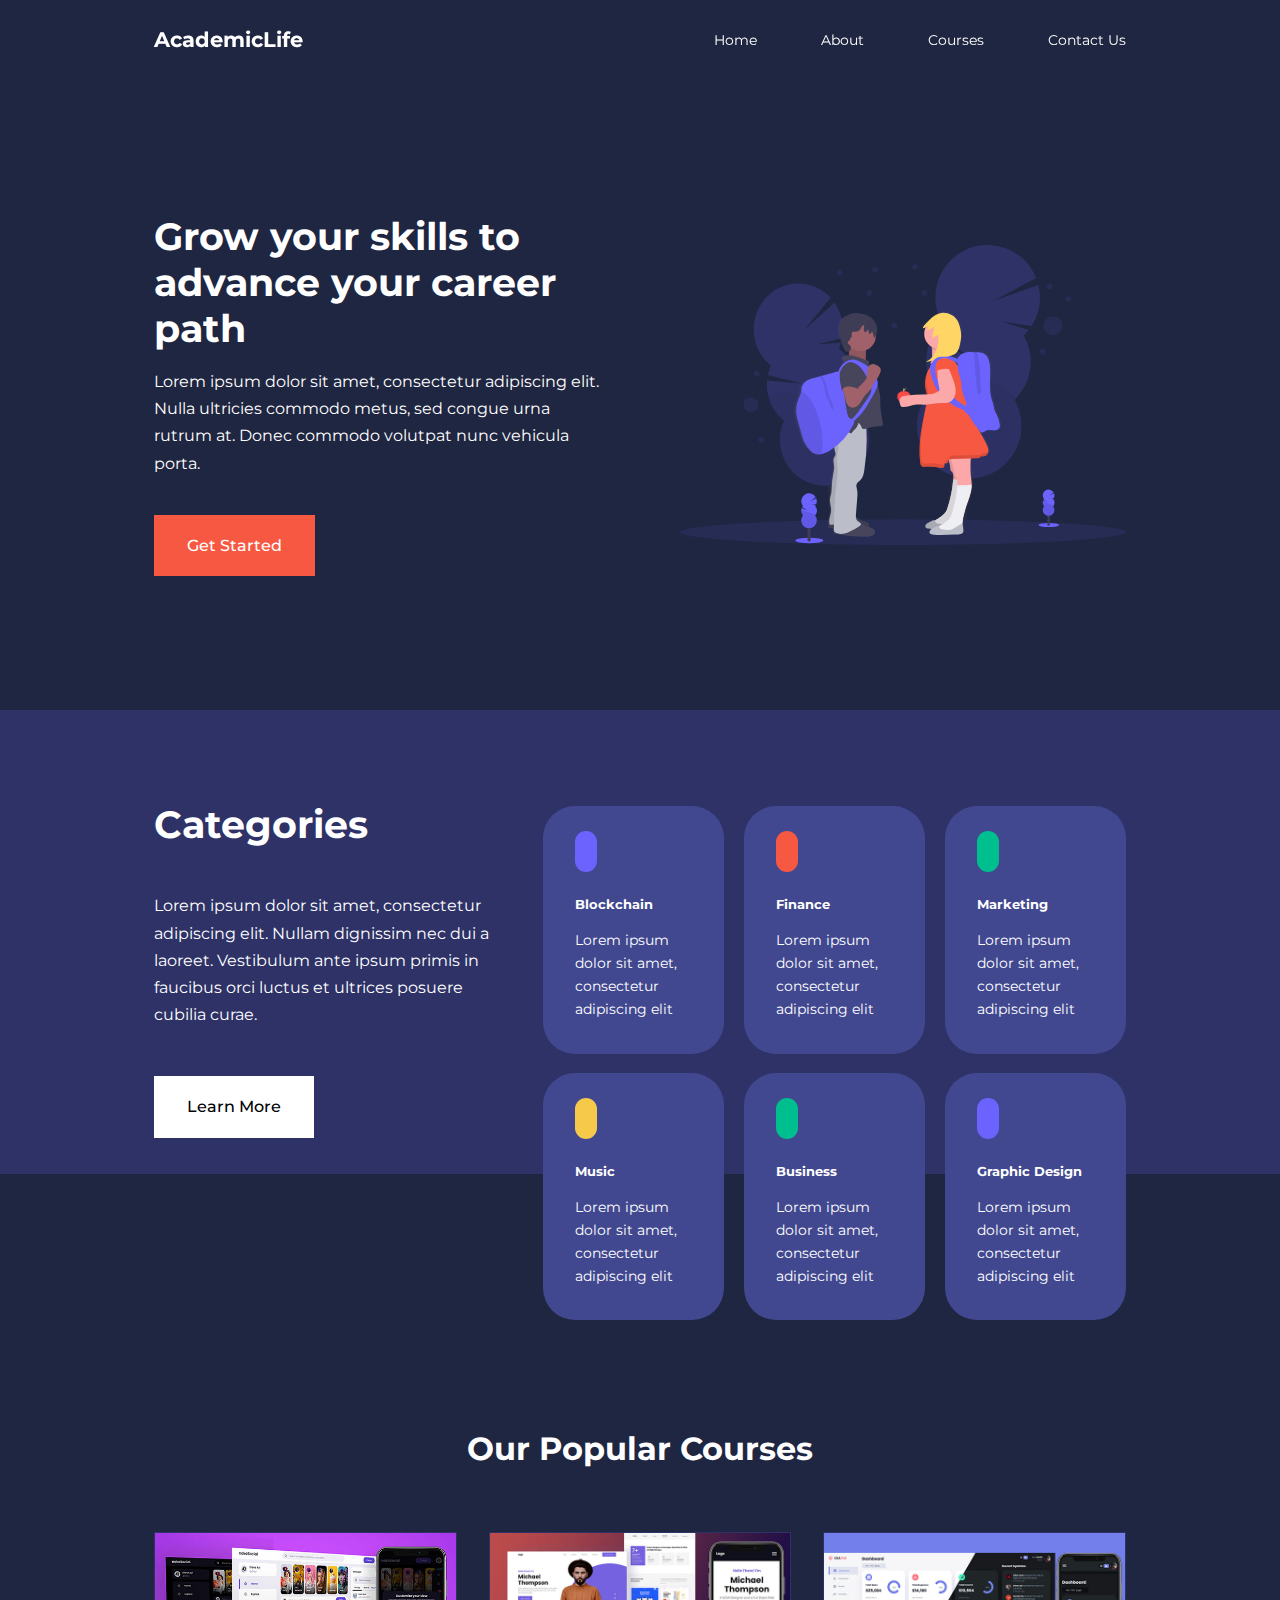
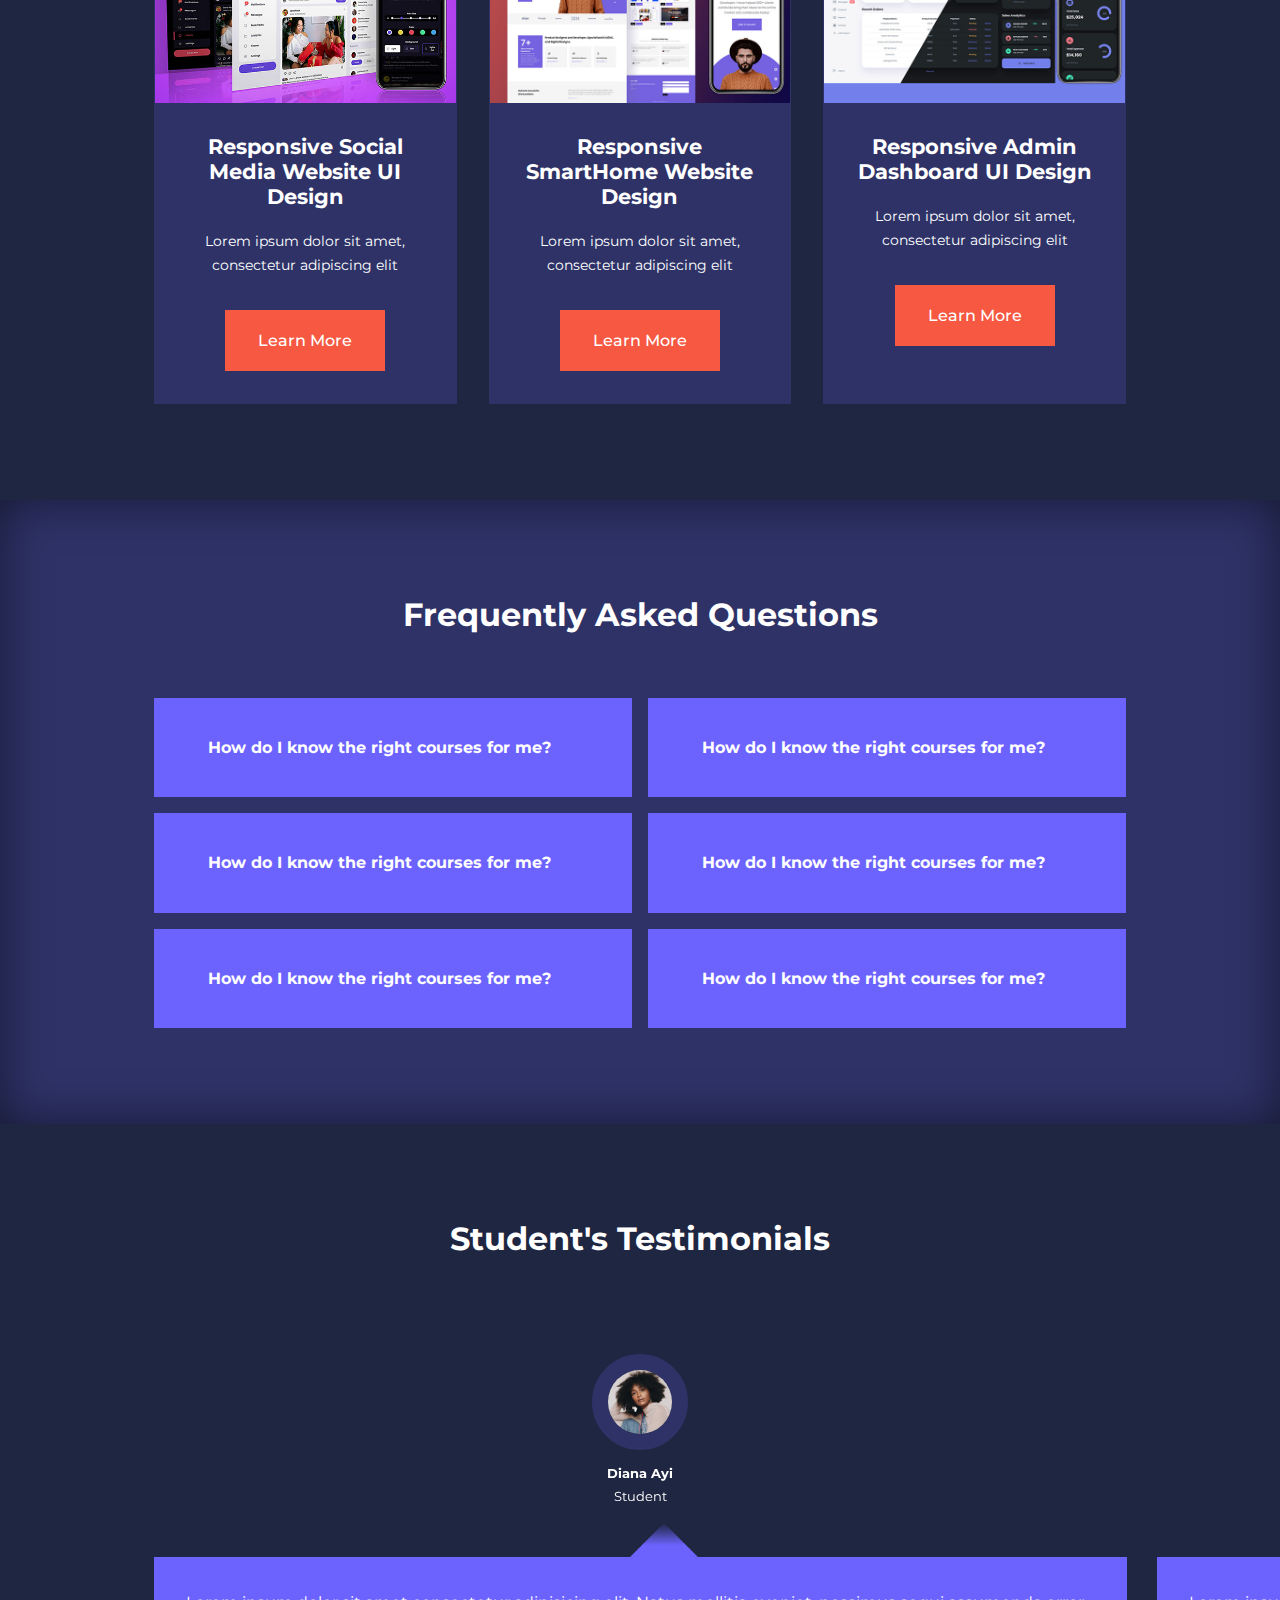
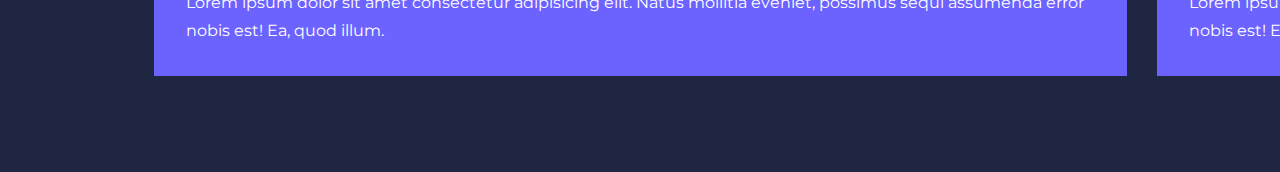
==== index.html @ e5993403 "updated" ====
<!DOCTYPE html>
<html lang="en">
<head>
  <meta charset="UTF-8">
  <meta name="viewport" content="width=device-width, initial-scale=1.0">

  <!-- ICONSCOUT CON-->
  <link rel="stylesheet" href="https://unicons.iconscout.com/release/v2.1.6/css/unicons.css">

  <!-- GOOGLE FONTS (MONTSERRAT)-->
  <link rel="preconnect" href="https://fonts.googleapis.com">
  <link rel="preconnect" href="https://fonts.gstatic.com" crossorigin>
  <link href="https://fonts.googleapis.com/css22?family=Montserrat:wght@300;400;500;600;700;800;900&display=swap" rel="stylesheet">

  <link rel="stylesheet" href="./css/style.css">
  <title>AcademicLife Elevate Your Learning</title>

  <!-- SWIPER JS-->
  <link rel="stylesheet" href="https://cdn.jsdelivr.net/npm/swiper@11/swiper-bundle.min.css"/>
</head>

<body>
  <nav>
    <div class="container nav__container">
      <a href="index.html"><h4>AcademicLife</h4></a>
      <ul class="nav__menu">
        <li><a href="index.html">Home</a></li>
        <li><a href="about.html">About</a></li>
        <li><a href="courses.html">Courses</a></li>
        <li><a href="contact.html">Contact Us</a></li>
      </ul>
      <button id="open-menu-btn"><i class="uil uil-bars"></i></button>
      <button id="close-menu-btn"><i class="uil uil-multiply"></i></button>
    </div>
  </nav>
  <!--  END OF NAVBAR-->

  <header>
    <div class="container header__container">
      <div class="header__left">
        <h1>Grow your skills to advance your career path</h1>
        <p>Lorem ipsum dolor sit amet, consectetur adipiscing elit. Nulla ultricies commodo metus, sed congue urna rutrum at. Donec commodo volutpat nunc vehicula porta.</p>
        <a href="courses.html" class="btn btn-primary">Get Started</a>
      </div>
      <div class="header__right">
        <div class="header__right-image">
          <img src="./images/header.svg" alt="">
        </div>
      </div>
    </div>
  </header>
  <!-- END OF HEADER -->

  <section class="categories">
    <div class="container categories__container">
      <div class="categories__left">
        <h1>Categories</h1>
        <p>
          Lorem ipsum dolor sit amet, consectetur adipiscing elit. Nullam dignissim nec dui a laoreet. Vestibulum ante ipsum primis in faucibus orci luctus et ultrices posuere cubilia curae.
        </p>
        <a href="#" class="btn">Learn More</a>
      </div>
      <div class="categories__right">
        <article class="category">
          <span class="category__icon"><i class="uil uil-bitcoin-circle"></i></span>
          <h5>Blockchain</h5>
          <p>Lorem ipsum dolor sit amet, consectetur adipiscing elit</p>
        </article>
  
        <article class="category">
          <span class="category__icon"><i class="uil uil-usd-circle"></i></span>
          <h5>Finance</h5>
          <p>Lorem ipsum dolor sit amet, consectetur adipiscing elit</p>
        </article>
  
        <article class="category">
          <span class="category__icon"><i class="uil uil-megaphone"></i></span>
          <h5>Marketing</h5>
          <p>Lorem ipsum dolor sit amet, consectetur adipiscing elit</p>
        </article>
  
        <article class="category">
          <span class="category__icon"><i class="uil uil-music"></i></span>
          <h5>Music</h5>
          <p>Lorem ipsum dolor sit amet, consectetur adipiscing elit</p>
        </article>
  
        <article class="category">
          <span class="category__icon"><i class="uil uil-puzzle-piece"></i></span>
          <h5>Business</h5>
          <p>Lorem ipsum dolor sit amet, consectetur adipiscing elit</p>
        </article>
  
        <article class="category">
          <span class="category__icon"><i class="uil uil-palette"></i></span>
          <h5>Graphic Design</h5>
          <p>Lorem ipsum dolor sit amet, consectetur adipiscing elit</p>
        </article>
      </div> 
    </div>
  </section>
  <!-- END OF CATEGORIES -->

  <section class="courses">
    <h2>Our Popular Courses</h2>
    <div class="container courses__container">
      <article class="course">
        <div class="course__image">
          <img src="./images/course1.jpg">
        </div>
        <div class="course__info">
          <h4>Responsive Social Media Website UI Design</h4>
          <p>Lorem ipsum dolor sit amet, consectetur adipiscing elit</p>
          <a href="courses.html" class="btn btn-primary">Learn More</a>
        </div>
      </article>

      <article class="course">
        <div class="course__image">
          <img src="./images/course2.jpg">
        </div>
        <div class="course__info">
          <h4>Responsive SmartHome Website Design</h4>
          <p>Lorem ipsum dolor sit amet, consectetur adipiscing elit</p>
          <a href="courses.html" class="btn btn-primary">Learn More</a>
        </div>
      </article>

      <article class="course">
        <div class="course__image">
          <img src="./images/course3.jpg">
        </div>
        <div class="course__info">
          <h4>Responsive Admin Dashboard UI Design</h4>
          <p>Lorem ipsum dolor sit amet, consectetur adipiscing elit</p>
          <a href="courses.html" class="btn btn-primary">Learn More</a>
        </div>
      </article>
    </div>
  </section>
    <!-- END OF COURSES -->

    <section class="faqs">
      <h2>Frequently Asked Questions</h2>
      <div class="container faqs__container">
        <article class="faq">
          <div class="faq__icon"><i class="uil uil-plus"></i></div>
          <div class="question__answer">
            <h4>How do I know the right courses for me?</h4>
            <p>Lorem ipsum dolor sit amet consectetur adipisicing elit. Similique facere consectetur expedita molestiae cupiditate natus veniam architecto aliquid quae? Voluptas, excepturi nesciunt quam officiis facere libero quod mollitia dignissimos eaque?</p>
          </div>
        </article>

        <article class="faq">
          <div class="faq__icon"><i class="uil uil-plus"></i></div>
          <div class="question__answer">
            <h4>How do I know the right courses for me?</h4>
            <p>Lorem ipsum dolor sit amet consectetur adipisicing elit. Similique facere consectetur expedita molestiae cupiditate natus veniam architecto aliquid quae? Voluptas, excepturi nesciunt quam officiis facere libero quod mollitia dignissimos eaque?</p>
          </div>
        </article>

        <article class="faq">
          <div class="faq__icon"><i class="uil uil-plus"></i></div>
          <div class="question__answer">
            <h4>How do I know the right courses for me?</h4>
            <p>Lorem ipsum dolor sit amet consectetur adipisicing elit. Similique facere consectetur expedita molestiae cupiditate natus veniam architecto aliquid quae? Voluptas, excepturi nesciunt quam officiis facere libero quod mollitia dignissimos eaque?</p>
          </div>
        </article>

        <article class="faq">
          <div class="faq__icon"><i class="uil uil-plus"></i></div>
          <div class="question__answer">
            <h4>How do I know the right courses for me?</h4>
            <p>Lorem ipsum dolor sit amet consectetur adipisicing elit. Similique facere consectetur expedita molestiae cupiditate natus veniam architecto aliquid quae? Voluptas, excepturi nesciunt quam officiis facere libero quod mollitia dignissimos eaque?</p>
          </div>
        </article>

        <article class="faq">
          <div class="faq__icon"><i class="uil uil-plus"></i></div>
          <div class="question__answer">
            <h4>How do I know the right courses for me?</h4>
            <p>Lorem ipsum dolor sit amet consectetur adipisicing elit. Similique facere consectetur expedita molestiae cupiditate natus veniam architecto aliquid quae? Voluptas, excepturi nesciunt quam officiis facere libero quod mollitia dignissimos eaque?</p>
          </div>
        </article>

        <article class="faq">
          <div class="faq__icon"><i class="uil uil-plus"></i></div>
          <div class="question__answer">
            <h4>How do I know the right courses for me?</h4>
            <p>Lorem ipsum dolor sit amet consectetur adipisicing elit. Similique facere consectetur expedita molestiae cupiditate natus veniam architecto aliquid quae? Voluptas, excepturi nesciunt quam officiis facere libero quod mollitia dignissimos eaque?</p>
          </div>
        </article>
      </div>
    </section>
    <!-- END OF FAQ -->

    <section class="container testtimonials__container mySwiper">
      <h2>Student's Testimonials</h2>
      <div class="swiper-wrapper">
        <article class="testimonial swiper-slide">
          <div class="avatar">
            <img src="./images/avatar1.jpg">
          </div>
          <div class="testimonial__info">
            <h5>Diana Ayi</h5>
            <small>Student</small>
          </div>
          <div class="testimonial__body">
            <p>
              Lorem ipsum dolor sit amet consectetur adipisicing elit. Natus mollitia eveniet, possimus sequi assumenda error nobis est! Ea, quod illum.
            </p>
          </div>
        </article>

        <article class="testimonial swiper-slide">
          <div class="avatar">
            <img src="./images/avatar2.jpg">
          </div>
          <div class="testimonial__info">
            <h5>Web Developer</h5>
            <small>Student</small>
          </div>
          <div class="testimonial__body">
            <p>
              Lorem ipsum dolor sit amet consectetur adipisicing elit. Natus mollitia eveniet, possimus sequi assumenda error nobis est! Ea, quod illum.
            </p>
          </div>
        </article>

        <article class="testimonial swiper-slide">
          <div class="avatar">
            <img src="./images/avatar3.jpg">
          </div>
          <div class="testimonial__info">
            <h5>Edem Quist</h5>
            <small>Student</small>
          </div>
          <div class="testimonial__body">
            <p>
              Lorem ipsum dolor sit amet consectetur adipisicing elit. Natus mollitia eveniet, possimus sequi assumenda error nobis est! Ea, quod illum.
            </p>
          </div>
        </article>

        <article class="testimonial swiper-slide">
          <div class="avatar">
            <img src="./images/avatar4.jpg">
          </div>
          <div class="testimonial__info">
            <h5>Fatima Arous</h5>
            <small>Student</small>
          </div>
          <div class="testimonial__body">
            <p>
              Lorem ipsum dolor sit amet consectetur adipisicing elit. Natus mollitia eveniet, possimus sequi assumenda error nobis est! Ea, quod illum.
            </p>
          </div>
        </article>

        <article class="testimonial swiper-slide">
          <div class="avatar">
            <img src="./images/avatar6.jpg">
          </div>
          <div class="testimonial__info">
            <h5>Natasha lowrence</h5>
            <small>Student</small>
          </div>
          <div class="testimonial__body">
            <p>
              Lorem ipsum dolor sit amet consectetur adipisicing elit. Natus mollitia eveniet, possimus sequi assumenda error nobis est! Ea, quod illum.
            </p>
          </div>
        </article>
      </div>
    </section>

  <script src="https://cdn.jsdelivr.net/npm/swiper@11/swiper-bundle.min.js"></script>

  <script src="./main.js"></script>
  <script>
    var swiper = new Swiper('.mySwiper', {
      slidePerView: 3,
      spaceBetween: 30,
      pagination: {
        el: ".swiper-pagination",
        clickable: true,
      },
    });
  </script>
</body>
</html>
---- css/style.css ----
* {
  margin: 0;
  padding: 0;
  border: 0;
  outline: 0;
  text-decoration: none;
  list-style: none;
  box-sizing: border-box;
}

:root {
  --color-primary: #6c63ff;
  --color-success: #00bf8e;
  --color-warning: #f7c94b;
  --color-danger: #f75842;
  --color-danger-variant: rgba(247, 88, 66, 0.4);
  --color-white: #fff;
  --color-light: rgba(255, 255, 255, 0.7);
  --color-black: #000;
  --color-bg: #1f2641;
  --color-bg1: #2e3267;
  --color-bg2: #424890;

  --container-width-lg: 76%;
  --container-width-md: 90%;
  --container-width-sm: 94%;

  --transition: all 400ms ease;
}

body {
  font-family: "Montserrat", sans-serif;
  line-height: 1.7;
  color: var(--color-white);
  background: var(--color-bg);
}

.container {
  width: var(--container-width-lg);
  margin: 0 auto;
}

section {
  padding: 6rem 0;
}

section h2 {
  text-align: center;
  margin-bottom: 4rem;
}

h1, h2, h3, h4, h5 {
  line-height: 1.2;
}

h1 {
  font-size: 2.4rem;
}

h2 {
  font-size: 2rem;
}

h3 {
  font-size: 1.6rem;
}

h4 {
  font-size: 1.3rem;
}

a {
  color: var(--color-white);
}

img {
  width: 100%;
  display: block;
  object-fit: cover;
}

.btn {
  display: inline-block;
  background: var(--color-white);
  color: var(--color-black);
  padding: 1rem 2rem;
  border: 1px solid transparent;
  font-weight: 500;
  transition: var(--transition);
}

.btn:hover {
  background: transparent;
  color: var(--color-white);
  border-color: var(--color-white);
}

.btn-primary {
  background: var(--color-danger);
  color: var(--color-white);
}

/* ********************** NAVBAR ************************ */
nav {
  background: transparent;
  width: 100vw;
  height: 5rem;
  position: fixed;
  top: 0;
  z-index: 11;
}

/* change navbar styles on scroll using javascript */
.window-scroll {
  background: var(--color-primary);
  box-shadow: 0 1rem 2rem rgba(0, 0, 0, 0.2);
}

.nav__container {
  height: 100%;
  display: flex;
  justify-content: space-between;
  align-items: center;
}

nav button {
  display: none;
}

.nav__menu {
  display: flex;
  align-items: center;
  gap: 4rem;
}

.nav__menu a {
  font-size: 0.9rem;
  transition: var(--transition);
}

.nav__menu a:hover {
  color: var(--color-bg2);
}

/* ********************** HEADER ************************ */
header {
  position: relative;
  top: 5rem;
  overflow: hidden;
  height: 70vh;
  margin-bottom: 5rem;
}

.header__container {
  display: grid;
  grid-template-columns: 1fr 1fr;
  align-items: center;
  gap: 5rem;
  height: 100%;
}

.header__left p {
  margin: 1rem 0 2.4rem;
}

/* ********************** CATEGORIES ************************ */
.categories {
  background: var(--color-bg1);
  height: 29rem;
}

.categories h1 {
  line-height: 1;
  margin-bottom: 3rem;
}

.categories__container {
  display: grid;
  grid-template-columns: 40% 60%;
}

.categories__left {
  margin-right: 2rem;
}

.categories__left p {
  margin: 1rem 0 3rem;
}

.categories__right {
  display: grid;
  grid-template-columns: repeat(3, 1fr);
  gap: 1.2rem;
}

.category {
  background: var(--color-bg2);
  padding: 2rem;
  border-radius: 2rem;
  transition: var(--transition);
}

.category:hover {
  box-shadow: 0 3rem 3rem rgba(0, 0, 0, 0.3);
  z-index: 1;
}

.category:nth-child(2) .category__icon{
  background: var(--color-danger);
}

.category:nth-child(3) .category__icon{
  background: var(--color-success);
}

.category:nth-child(4) .category__icon{
  background: var(--color-warning);
}

.category:nth-child(5) .category__icon{
  background: var(--color-success);
}
.category__icon {
  background: var(--color-primary);
  padding: 0.7rem;
  border-radius: 0.9rem;
}

.category h5 {
  margin: 2rem 0 1rem;
}

.category p {
  font-size: 0.85rem;
}

/* ********************** POPULAR COURSES ************************ */
.courses {
  margin-top: 10rem;
}

.courses__container {
  display: grid;
  grid-template-columns: repeat(3, 1fr);
  gap: 2rem;
}

.course {
  background: var(--color-bg1);
  text-align: center;
  border: 1px solid transparent;
  transition: var(--transition);
}

.course:hover {
  background: transparent;
  border-color: var(--color-primary);
}

.course__info {
  padding: 2rem;
}

.course__info p {
  margin: 1.2rem 0 2rem;
  font-size: 0.9rem;
}

/* ********************** FAQ ************************ */
.faqs {
  background: var(--color-bg1);
  box-shadow: inset 0 0 3rem rgba(0, 0, 0, 0.5);
}

.faqs__container {
  display: grid;
  grid-template-columns: 1fr 1fr;
  gap: 1rem;
}

.faq {
  padding: 2rem;
  display: flex;
  align-items: center;
  gap: 1.4rem;
  height: fit-content;
  background: var(--color-primary);
  cursor: pointer;
}

.faq h4 {
  font-size: 1rem;
  line-height: 2.2;
}

.faq__icon {
  align-self: flex-start;
  font-size: 1.2rem;
}

.faq p {
  margin-top: 0.8rem;
  display: none;
}

.faq.open p {
  display: block;
}

/* ********************** TESTIMONIALS ************************ */
.testimonials__container {
  overflow: hidden;
  position: relative;
  margin-bottom: 5rem;
}

.testimonial {
  padding-top: 2rem;
}

.avatar {
  width: 6rem;
  height: 6rem;
  border-radius: 50%;
  overflow: hidden;
  margin: 0 auto 1rem;
  border: 1rem solid var(--color-bg1);
}

.testimonial__info {
  text-align: center;
}

.testimonial__body {
  background: var(--color-primary);
  padding: 2rem;
  margin-top: 3rem;
  position: relative;
}

.testimonial__body::before {
  content: "";
  display: block;
  background: linear-gradient(135deg,
   transparent,
    var(--color-primary),
    var(--color-primary),
    var(--color-primary)
     );
  width: 3rem;
  height: 3rem;
  position: absolute;
  left: 50%;
  top: -1.5rem;
  transform: rotate(45deg);
}
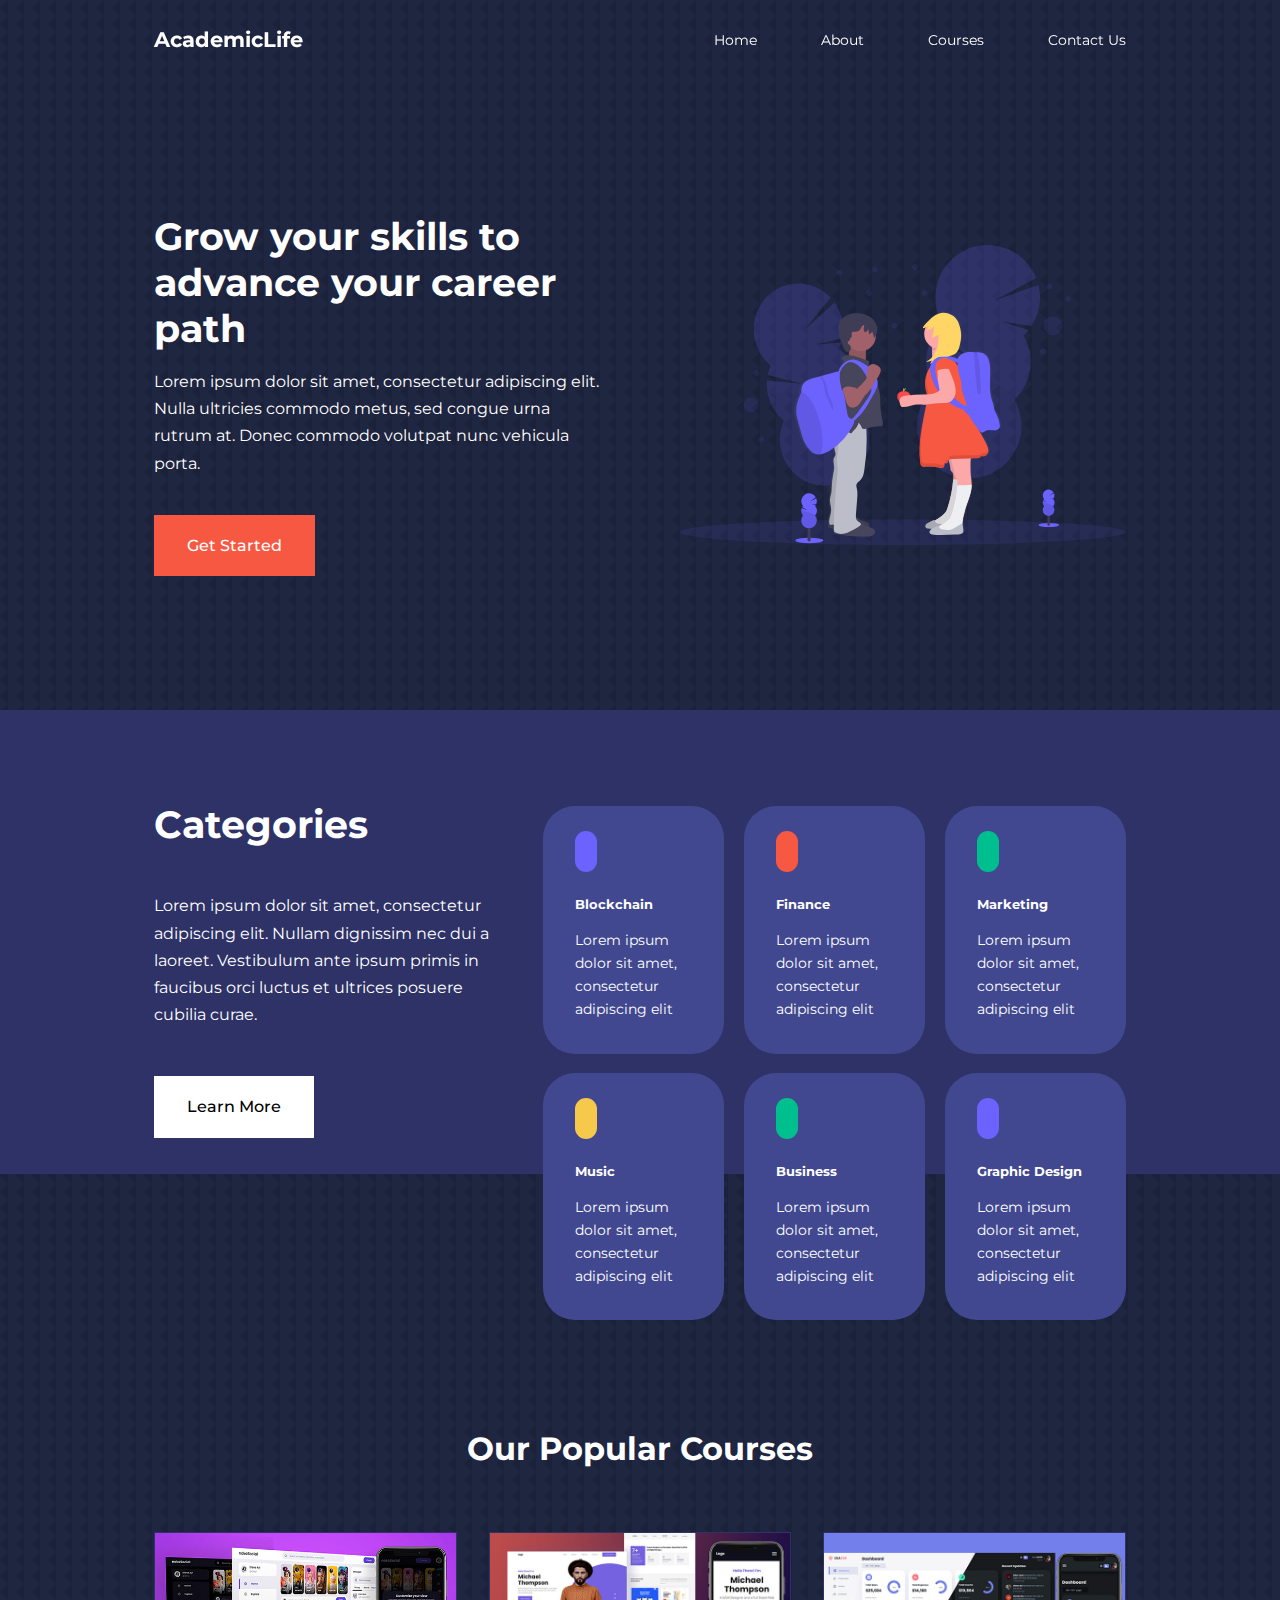
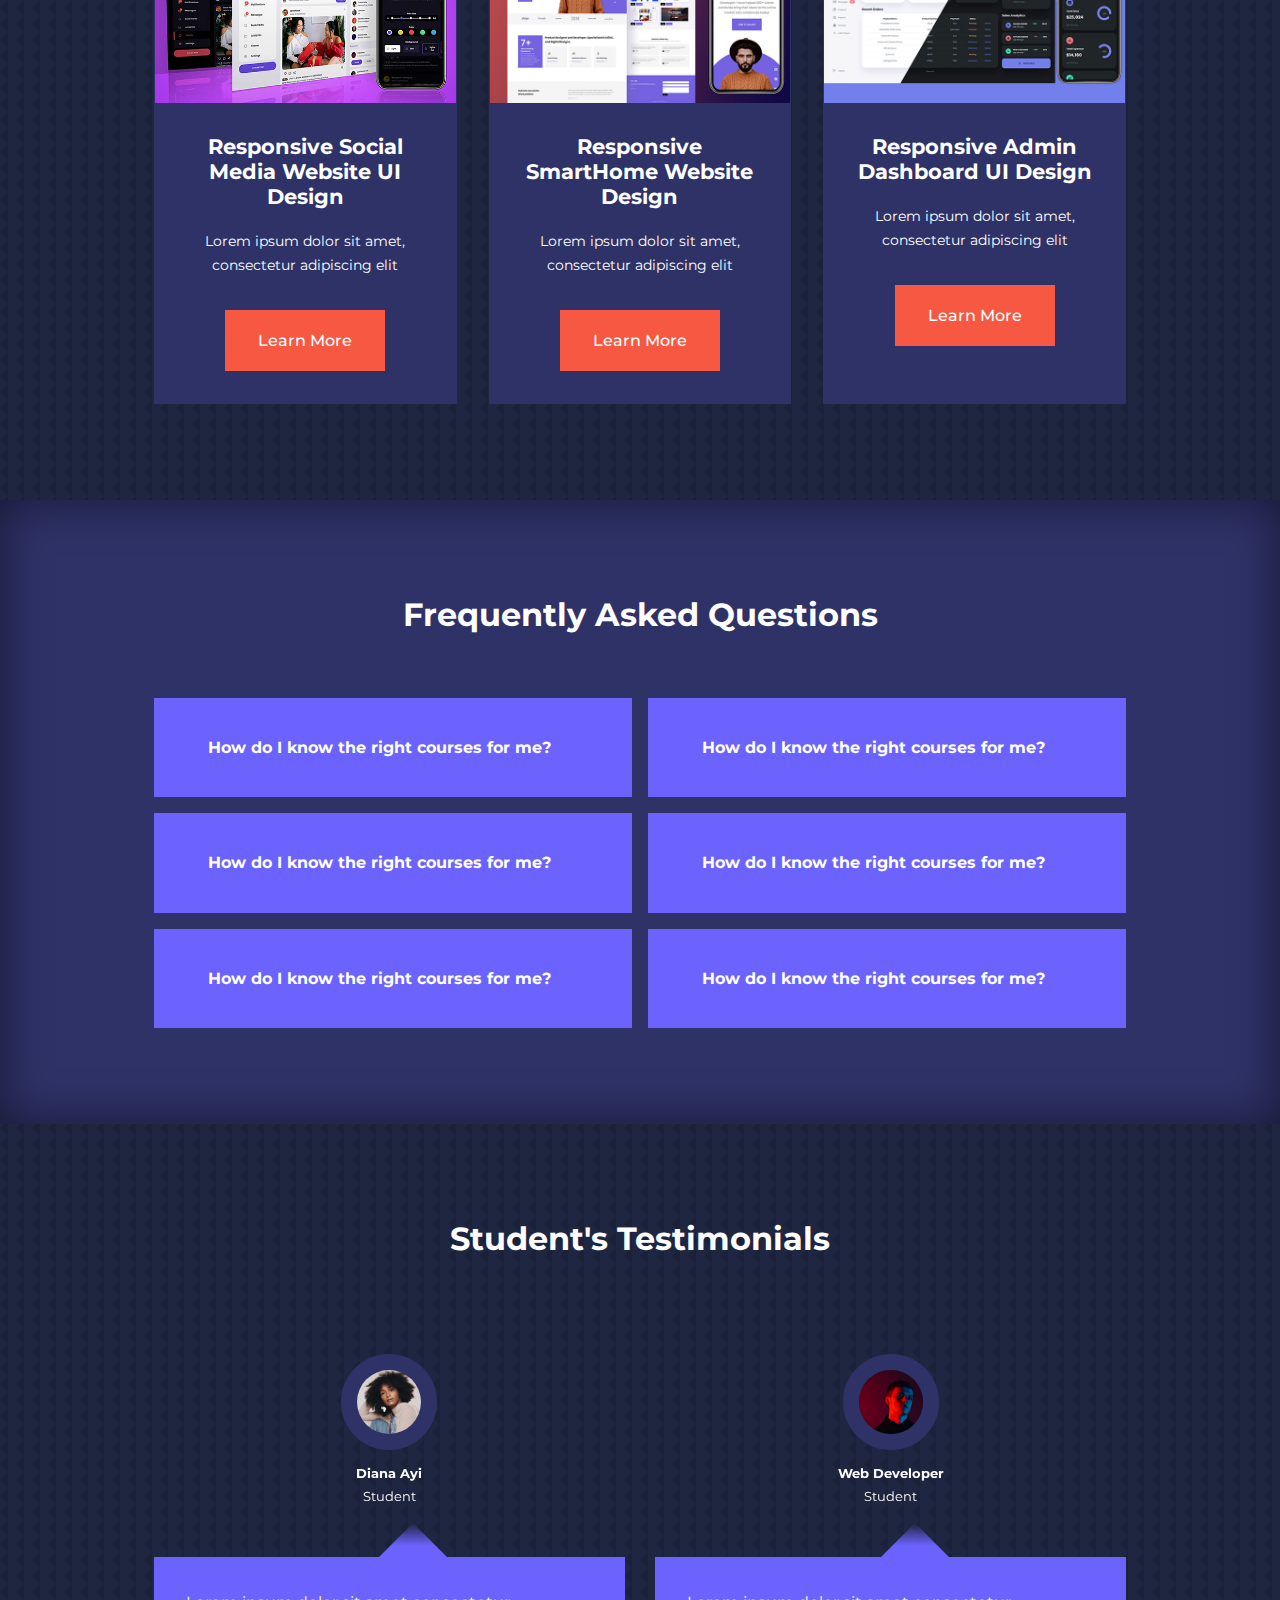
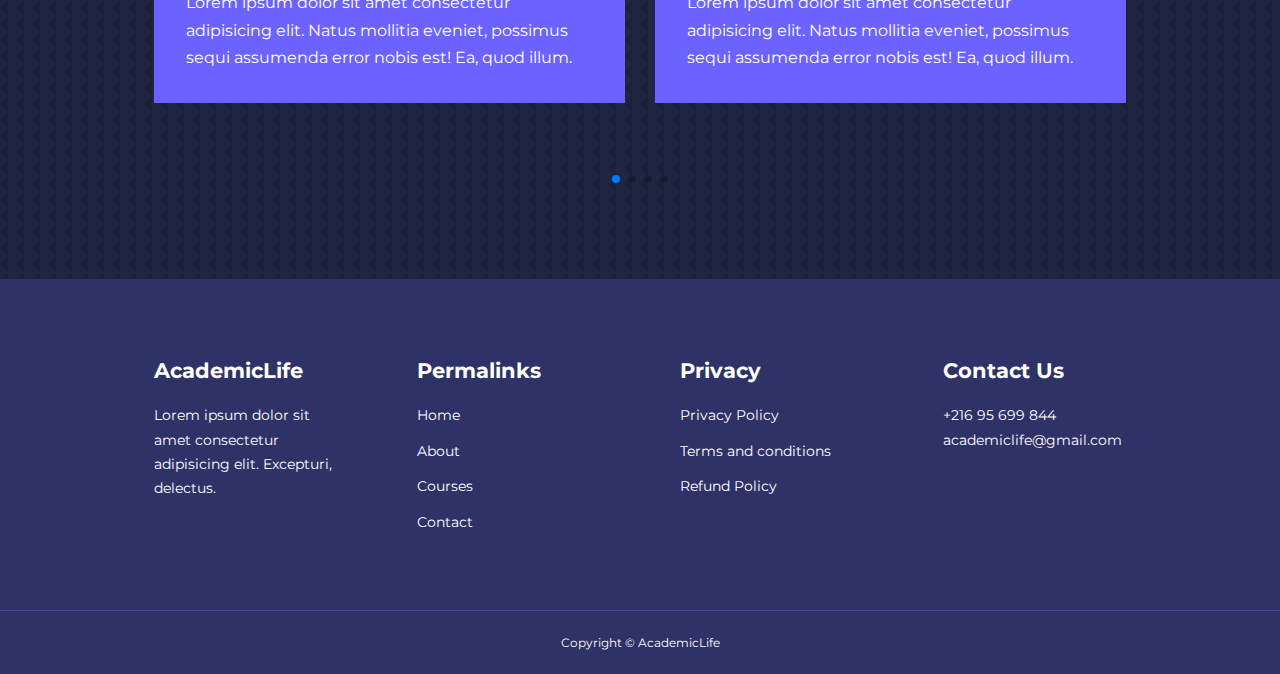
==== commit 9266d6d3: "frontend updated" ====
--- a/index.html
+++ b/index.html
@@ -13,8 +13,13 @@
   <link href="https://fonts.googleapis.com/css22?family=Montserrat:wght@300;400;500;600;700;800;900&display=swap" rel="stylesheet">
 
   <link rel="stylesheet" href="./css/style.css">
+  <style>
+    body {
+      background-image: url("./images/bg-texture.png");
+    }
+  </style>
+
   <title>AcademicLife Elevate Your Learning</title>
-
   <!-- SWIPER JS-->
   <link rel="stylesheet" href="https://cdn.jsdelivr.net/npm/swiper@11/swiper-bundle.min.css"/>
 </head>
@@ -194,7 +199,7 @@
     </section>
     <!-- END OF FAQ -->
 
-    <section class="container testtimonials__container mySwiper">
+    <section class="container testimonials__container mySwiper">
       <h2>Student's Testimonials</h2>
       <div class="swiper-wrapper">
         <article class="testimonial swiper-slide">
@@ -272,19 +277,81 @@
           </div>
         </article>
       </div>
+      <div class="swiper-pagination"></div>
     </section>
+        <!-- END OF TESTIMONIALS -->
+
+    <footer>
+      <div class="container footer__container">
+        <div class="footer__1">
+          <a href="index.html" class="footer__logo"><h4>AcademicLife</h4></a>
+          <p>Lorem ipsum dolor sit amet consectetur adipisicing elit. Excepturi, delectus.</p>
+        </div>
+
+        <div class="footer__2">
+          <h4>Permalinks</h4>
+          <ul class="permalinks">
+            <li><a href="index.html">Home</a></li>
+            <li><a href="about.html">About</a></li>
+            <li><a href="courses.html">Courses</a></li>
+            <li><a href="contact.html">Contact</a></li>
+          </ul>
+        </div>
+
+        <div class="footer__3">
+          <h4>Privacy</h4>
+          <ul class="privacy">
+            <li><a href="#">Privacy Policy</a></li>
+            <li><a href="#">Terms and conditions</a></li>
+            <li><a href="#">Refund Policy</a></li>
+          </ul>
+        </div>
+
+        <div class="footer__4">
+          <h4>Contact Us</h4>
+          <div>
+            <p>+216 95 699 844</p>
+            <p>academiclife@gmail.com</p>
+          </div>
+
+          <ul class="footer__socials">
+            <li>
+              <a href="#"><i class="uil uil-facebook-f"></i></a>
+            </li>
+            <li>
+              <a href="#"><i class="uil uil-instagram-alt"></i></a>
+            </li>
+            <li>
+              <a href="#"><i class="uil uil-twitter"></i></a>
+            </li>
+            <li>
+              <a href="#"><i class="uil uil-linkedin-alt"></i></a>
+            </li>
+          </ul>
+        </div>
+      </div>
+      <div class="footer__copyright">
+        <small>Copyright &copy; AcademicLife</small>
+      </div>
+    </footer>
 
   <script src="https://cdn.jsdelivr.net/npm/swiper@11/swiper-bundle.min.js"></script>
 
   <script src="./main.js"></script>
   <script>
-    var swiper = new Swiper('.mySwiper', {
-      slidePerView: 3,
+    var swiper = new Swiper(".mySwiper", {
+      slidesPerView: 3,
       spaceBetween: 30,
       pagination: {
         el: ".swiper-pagination",
         clickable: true,
       },
+      //when window width is >= 600px
+      breakpoints: {
+        600: {
+          slidesPerView: 2
+        }
+      }
     });
   </script>
 </body>
--- a/css/style.css
+++ b/css/style.css
@@ -353,4 +353,258 @@
   left: 50%;
   top: -1.5rem;
   transform: rotate(45deg);
-}+}
+
+/* ********************** FOOTER ************************ */
+footer {
+  background: var(--color-bg1);
+  padding-top: 5rem;
+  font-size: 0.9rem;
+}
+
+.footer__container {
+  display: grid;
+  grid-template-columns: repeat(4, 1fr);
+  gap: 5rem;
+}
+
+.footer__container > div h4 {
+  margin-bottom: 1.2rem;
+}
+
+.footer__1 p {
+  margin: 0 0 2rem;
+}
+
+footer ul li {
+  margin-bottom: 0.7rem;
+}
+
+footer ul li a:hover {
+  text-decoration: underline;
+}
+
+.footer__socials {
+  display: flex;
+  gap: 1rem;
+  font-size: 1.2rem;
+  margin-top: 2rem;
+}
+
+.footer__copyright {
+  text-align: center;
+  margin-top: 4rem;
+  padding: 1.2rem 0;
+  border-top: 1px solid var(--color-bg2);
+}
+
+/* ********************** MEDIA QUERIES (TABLETS) ************************ */
+@media screen  and (max-width: 1024px) {
+  .container {
+    width: var(--container-width-md);
+  }
+
+  h1 {
+    font-size: 2.2rem;
+  }
+
+  h2 {
+    font-size: 1.7rem;
+  }
+
+  h3 {
+    font-size: 1.4rem;
+  }
+
+  h4 {
+    font-size: 1.2rem;
+  }
+
+  /* ********************** NAVBAR ************************ */
+  nav button {
+    display: inline-block;
+    background: transparent;
+    font-size: 1.8rem;
+    color: var(--color-white);
+    cursor: pointer;
+  }
+
+  nav button#close-menu-btn {
+    display: none;
+  }
+
+  .nav__menu {
+    position: fixed;
+    top: 5rem;
+    right: 5%;
+    height: fit-content;
+    width: 18rem;
+    flex-direction: column;
+    gap: 0;
+    display: none;
+  }
+
+  .nav__menu li {
+    width: 100%;
+    height: 5.8rem;
+    animation: animateNavItem 400ms linear forwards;
+    transform-origin: top right;
+    opacity: 0;
+  }
+
+  .nav__menu li:nth-child(2) {
+    animation-delay: 200ms;
+  }
+
+  .nav__menu li:nth-child(3) {
+    animation-delay: 400ms;
+  }
+
+  .nav__menu li:nth-child(4) {
+    animation-delay: 600ms;
+  }
+
+  @keyframes animateNavItem {
+    0% {
+      transform: rotateZ(-90deg) rotateX(90deg) scale(0.1);
+    }
+
+    100% {
+      transform: rotateZ(0) rotateX(0) scale(1);
+      opacity: 1;
+    }
+    
+  }
+
+  .nav__menu li a {
+    background: var(--color-primary);
+    box-shadow: -4rem 6rem 10rem rgba(0, 0, 0, 0.6);
+    width: 100%;
+    height: 100%;
+    display: grid;
+    place-items: center;
+  }
+
+  .nav__menu li a:hover {
+    background: var(--color-bg2);
+    color: var(--color-white);
+  }
+
+
+  /* ********************** HEADER ************************ */
+  header {
+    height: 52vh;
+    margin-bottom: 4rem;
+  }
+
+  .header__container {
+    gap: 0;
+    padding-bottom: 3rem;
+  }
+
+  /* ********************** CATEGORIES ************************ */
+  .categories {
+    height: auto;
+  }
+
+  .categories__container {
+    grid-template-columns: 1fr;
+    gap: 3rem;
+  }
+
+  .categories__left {
+    margin-right: 0;
+  }
+
+  /* ********************** POPULAR COURSES ************************ */
+  .courses {
+    margin-top: 0;
+  }
+
+  .courses__container {
+    grid-template-columns: 1fr 1fr;
+  }
+
+  /* ********************** FAQ ************************ */
+  .faqs__container {
+    grid-template-columns: 1fr;
+  }
+
+  .faq {
+    padding: 1.5rem;
+  }
+
+  /* ********************** FOOTER ************************ */
+  .footer__container {
+    grid-template-columns: 1fr 1fr;
+  }
+}
+
+/* ********************** MEDIA QUERIES (PHONES) ************************ */
+@media screen and (max-width: 600px) {
+  .container {
+    width: var(--container-width-sm);
+  }
+
+  /* ********************** NAVBAR ************************ */
+  .nav__menu {
+    right: 3%;
+  }
+
+  /* ********************** HEADER ************************ */
+  header {
+    height: 100vh;
+  }
+
+  .header__container {
+    grid-template-columns: 1fr;
+    text-align: center;
+    margin-top: 0;
+  }
+
+  .header__left p {
+    margin-bottom: 1.3rem;
+  }
+
+  /* ********************** CATEGORIES ************************ */
+  .categories__right {
+    grid-template-columns: 1fr 1fr;
+    gap: 0.7rem;
+  }
+
+  .category {
+    padding: 1rem;
+    border-radius: 1rem;
+  }
+
+  .category__icon {
+    margin-top: 4px;
+    display: inline-block;
+  }
+
+  /* ********************** POPULAR COURSES ************************ */
+  .courses__container {
+    grid-template-columns: 1fr;
+  }
+
+  /* ********************** TESTIMONIALS ************************ */
+  .testimonial__body {
+    padding: 1.2rem;
+  }
+
+  /* ********************** FOOTER ************************ */.
+  .footer__container {
+    grid-template-columns: 1fr;
+    text-align: center;
+    gap: 2rem;
+  }
+
+  .footer__1 p {
+    margin: 1rem auto;
+  }
+
+  .footer__socials {
+    justify-content: center;
+  }
+}
+
